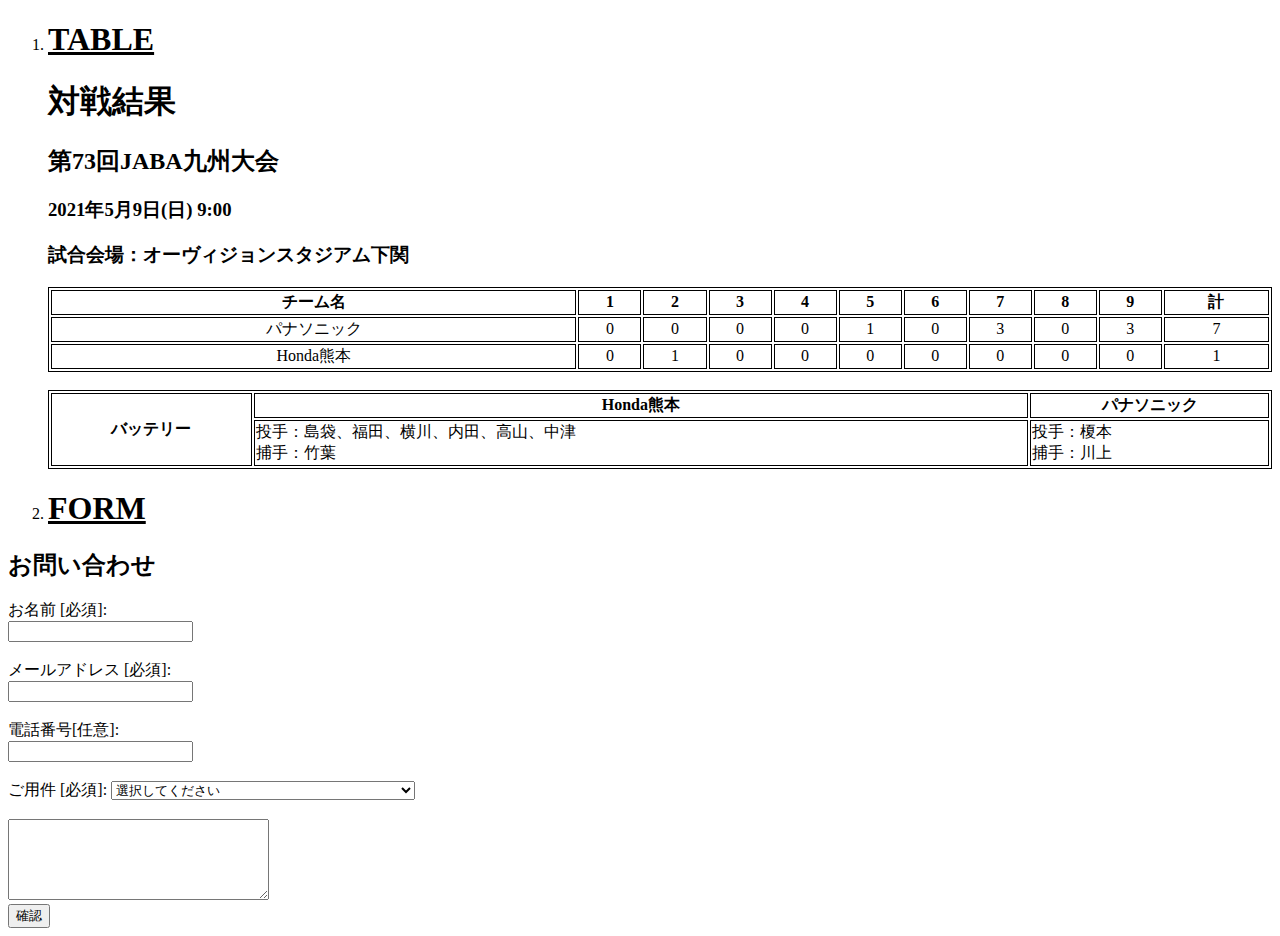
==== table-form/index.html @ d160f230 "Update" ====
<!DOCTYPE html>
<html lang="en">
<head>
    <meta charset="UTF-8">
    <meta name="viewport" content="width=device-width, initial-scale=1.0">
    <title>Document</title>
    <style>
        table, th, td {
		border: solid 1px black;
	}
    </style>
</head>
<body>
    <ol>
        <li>
            <u>
            <h1>TABLE</h1>
            </u>
        </li>
    <h1>対戦結果</h1>
    <h2>第73回JABA九州大会</h2>
    <h3>2021年5月9日(日) 9:00</h3>
    <h3>試合会場：オーヴィジョンスタジアム下関</h3>
    <table style="width:100%">
        <tr>
            <th>チーム名</th>
            <th>1</th>
            <th>2</th>
            <th>3</th>
            <th>4</th>
            <th>5</th>
            <th>6</th>
            <th>7</th>
            <th>8</th>
            <th>9</th>
            <th>計</th>
        </tr>
        <tr align="center">
            <td>パナソニック</td>
            <td>0</td>
            <td>0</td>
            <td>0</td>
            <td>0</td>
            <td>1</td>
            <td>0</td>
            <td>3</td>
            <td>0</td>
            <td>3</td>
            <td>7</td>
        </tr>
        <tr align="center">
            <td>Honda熊本</td>
            <td>0</td>
            <td>1</td>
            <td>0</td>
            <td>0</td>
            <td>0</td>
            <td>0</td>
            <td>0</td>
            <td>0</td>
            <td>0</td>
            <td>1</td>
        </tr>
    </table>
    <br>
    <table style="width:100%">
        <tr>
            <th rowspan="2">バッテリー</th>
            <th colspan="5">Honda熊本</th>
            <th colspan="5">パナソニック</th>
        </tr>
        <tr>
            <td colspan="5">
                投手：島袋、福田、横川、内田、高山、中津<br>捕手：竹葉
            </td>
            <td colspan="5">
                投手：榎本<br>捕手：川上
            </td>
        </tr>
    </table>
        <li>
            <u>
                <h1>FORM</h1>
            </u>
        </li>
    </ol>
    <h2>お問い合わせ</h2>
    <form>
        <label for="お名前">お名前 [必須]:</label><br>
        <input type="text" id="お名前" name="お名前"><br><br>
        <label for="メール">メールアドレス [必須]:</label><br>
        <input type="text" id="メール" name="メール"><br><br>
        <label for="電話番号">電話番号[任意]:</label><br>
        <input type="text" id="電話番号" name="電話番号"><br><br>
        <label for="ご用件">ご用件 [必須]:</label>
        <select id="ご用件" name="ご用件">
            <option value=""disabled selected hidden>選択してください</option>
            <option value="書籍についてのご質問(個人のお客様)">書籍についてのご質問(個人のお客様)</option>
            <option value="書籍についてのご質問(取次・書店様)">書籍についてのご質問(取次・書店様)</option>
            <option value="書籍についてのご質問(メディア関係者様)">書籍についてのご質問(メディア関係者様)</option>
            <option value="アルバイト・パートに関するお問い合わせ">アルバイト・パートに関するお問い合わせ</option>
            <option value="仕事のご依頼・お問い合わせ">仕事のご依頼・お問い合わせ</option>
            <option value="外部スタッフのご希望(フリーの方、制作会社様)">外部スタッフのご希望(フリーの方、制作会社様)</option>
            <option value="その他のお問合せ">その他のお問合せ</option>
        </select>
        <br><br>
        <textarea name="description" id="" cols="30" rows="5"></textarea>
        <br>
        <button type="button">確認</button>
    </form>
</body>
</html>
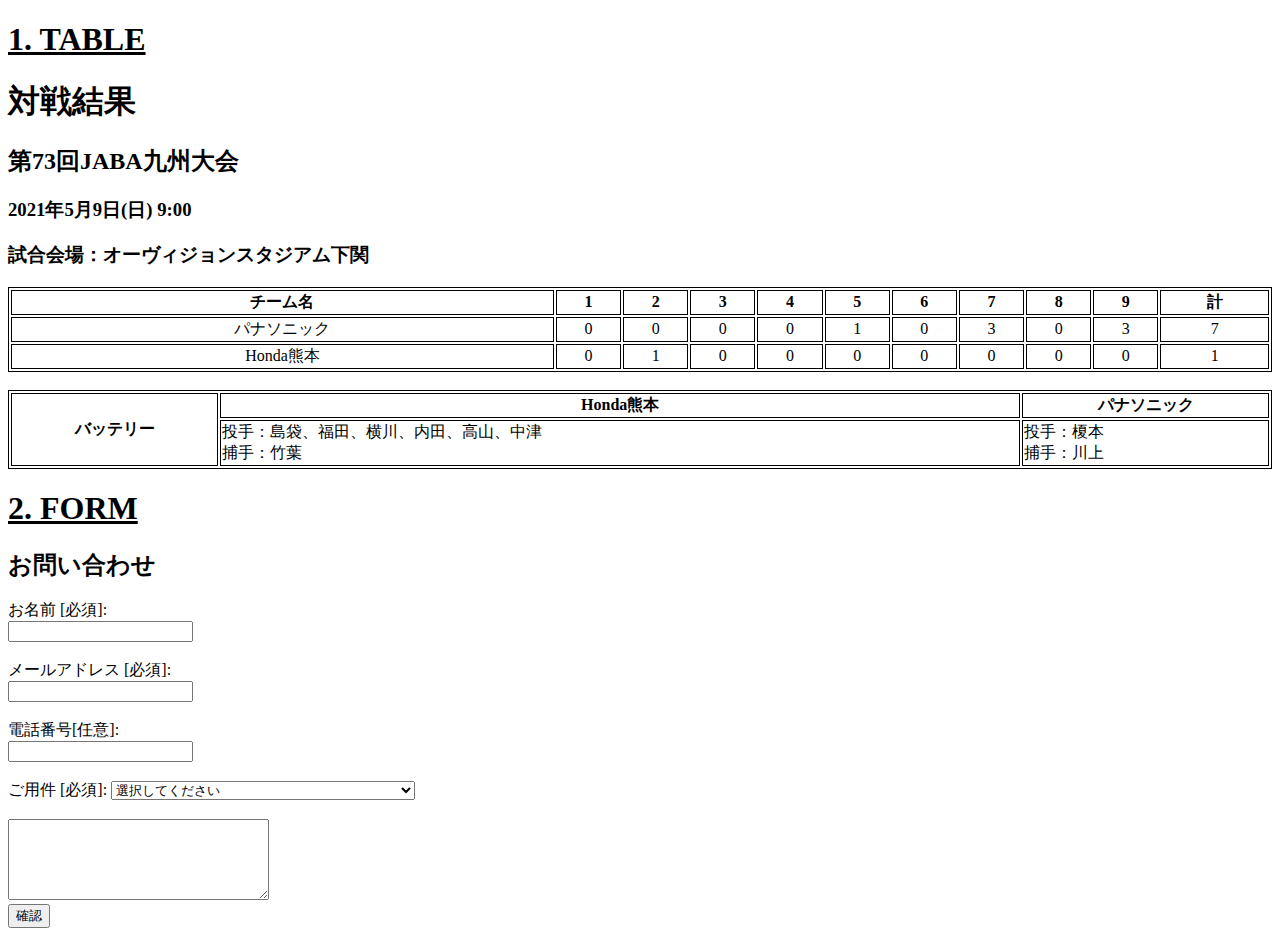
==== commit 0062538e: "update" ====
--- a/table-form/index.html
+++ b/table-form/index.html
@@ -11,10 +11,8 @@
     </style>
 </head>
 <body>
-    <ol>
-        <li>
             <u>
-            <h1>TABLE</h1>
+            <h1>1. TABLE</h1>
             </u>
         </li>
     <h1>対戦結果</h1>
@@ -80,28 +78,26 @@
     </table>
         <li>
             <u>
-                <h1>FORM</h1>
+                <h1>2. FORM</h1>
             </u>
-        </li>
-    </ol>
     <h2>お問い合わせ</h2>
     <form>
-        <label for="お名前">お名前 [必須]:</label><br>
-        <input type="text" id="お名前" name="お名前"><br><br>
-        <label for="メール">メールアドレス [必須]:</label><br>
-        <input type="text" id="メール" name="メール"><br><br>
-        <label for="電話番号">電話番号[任意]:</label><br>
-        <input type="text" id="電話番号" name="電話番号"><br><br>
-        <label for="ご用件">ご用件 [必須]:</label>
-        <select id="ご用件" name="ご用件">
+        <label for="name">お名前 [必須]:</label><br>
+        <input type="text" id="name" name="name"><br><br>
+        <label for="email">メールアドレス [必須]:</label><br>
+        <input type="text" id="email" name="email"><br><br>
+        <label for="phone">電話番号[任意]:</label><br>
+        <input type="text" id="phone" name="phone"><br><br>
+        <label for="business">ご用件 [必須]:</label>
+        <select id="business" name="business">
             <option value=""disabled selected hidden>選択してください</option>
-            <option value="書籍についてのご質問(個人のお客様)">書籍についてのご質問(個人のお客様)</option>
-            <option value="書籍についてのご質問(取次・書店様)">書籍についてのご質問(取次・書店様)</option>
-            <option value="書籍についてのご質問(メディア関係者様)">書籍についてのご質問(メディア関係者様)</option>
-            <option value="アルバイト・パートに関するお問い合わせ">アルバイト・パートに関するお問い合わせ</option>
-            <option value="仕事のご依頼・お問い合わせ">仕事のご依頼・お問い合わせ</option>
-            <option value="外部スタッフのご希望(フリーの方、制作会社様)">外部スタッフのご希望(フリーの方、制作会社様)</option>
-            <option value="その他のお問合せ">その他のお問合せ</option>
+            <option value="book1">書籍についてのご質問(個人のお客様)</option>
+            <option value="book2">書籍についてのご質問(取次・書店様)</option>
+            <option value="book3">書籍についてのご質問(メディア関係者様)</option>
+            <option value="parttime">アルバイト・パートに関するお問い合わせ</option>
+            <option value="job">仕事のご依頼・お問い合わせ</option>
+            <option value="staff">外部スタッフのご希望(フリーの方、制作会社様)</option>
+            <option value="other">その他のお問合せ</option>
         </select>
         <br><br>
         <textarea name="description" id="" cols="30" rows="5"></textarea>
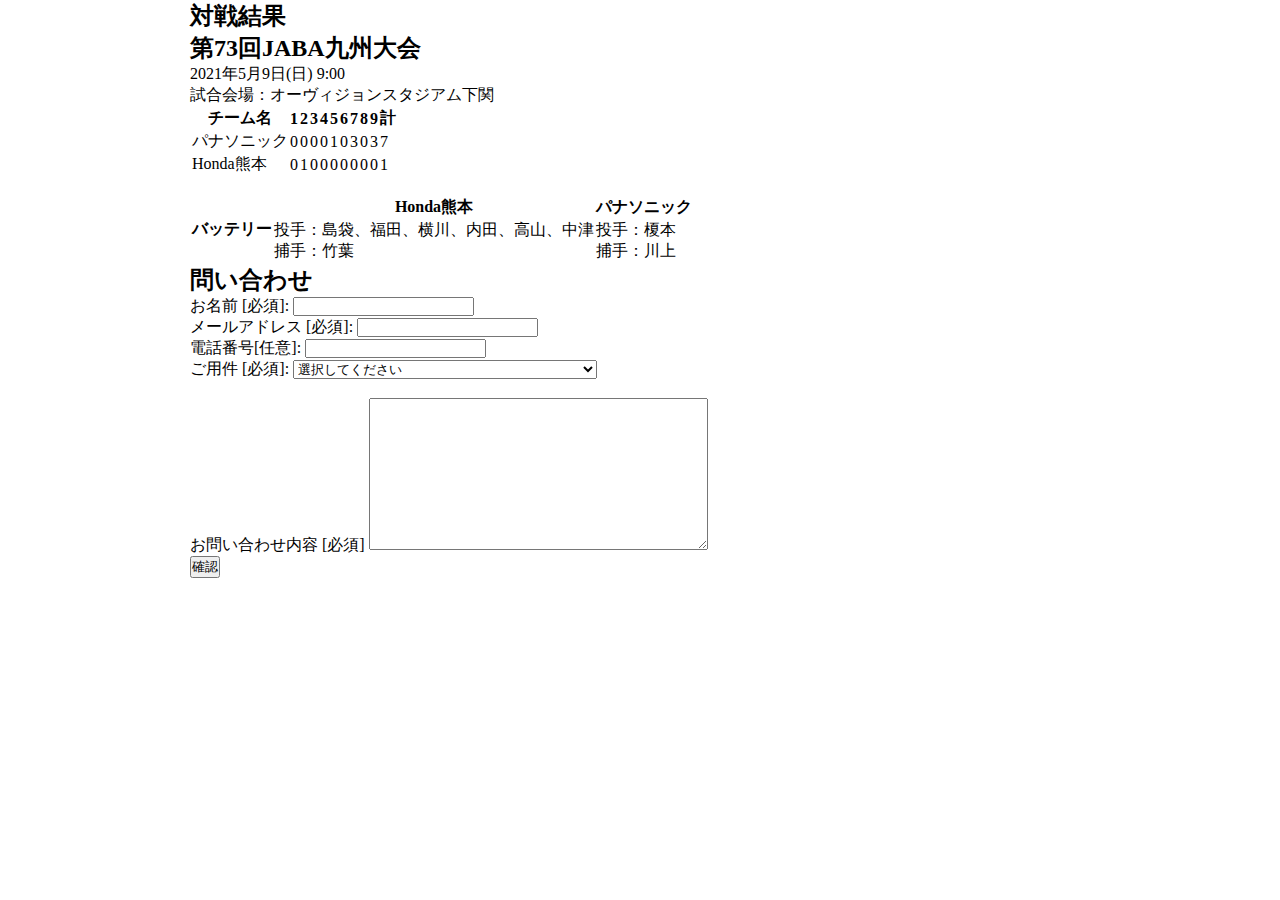
==== commit c8fb49ac: "update" ====
--- a/table-form/index.html
+++ b/table-form/index.html
@@ -4,105 +4,125 @@
     <meta charset="UTF-8">
     <meta name="viewport" content="width=device-width, initial-scale=1.0">
     <title>Document</title>
-    <style>
-        table, th, td {
-		border: solid 1px black;
-	}
-    </style>
+    <link rel="stylesheet" href="/table-form/style.css">
 </head>
-<body>
-            <u>
-            <h1>1. TABLE</h1>
-            </u>
-        </li>
-    <h1>対戦結果</h1>
-    <h2>第73回JABA九州大会</h2>
-    <h3>2021年5月9日(日) 9:00</h3>
-    <h3>試合会場：オーヴィジョンスタジアム下関</h3>
-    <table style="width:100%">
-        <tr>
-            <th>チーム名</th>
-            <th>1</th>
-            <th>2</th>
-            <th>3</th>
-            <th>4</th>
-            <th>5</th>
-            <th>6</th>
-            <th>7</th>
-            <th>8</th>
-            <th>9</th>
-            <th>計</th>
-        </tr>
-        <tr align="center">
-            <td>パナソニック</td>
-            <td>0</td>
-            <td>0</td>
-            <td>0</td>
-            <td>0</td>
-            <td>1</td>
-            <td>0</td>
-            <td>3</td>
-            <td>0</td>
-            <td>3</td>
-            <td>7</td>
-        </tr>
-        <tr align="center">
-            <td>Honda熊本</td>
-            <td>0</td>
-            <td>1</td>
-            <td>0</td>
-            <td>0</td>
-            <td>0</td>
-            <td>0</td>
-            <td>0</td>
-            <td>0</td>
-            <td>0</td>
-            <td>1</td>
-        </tr>
-    </table>
-    <br>
-    <table style="width:100%">
-        <tr>
-            <th rowspan="2">バッテリー</th>
-            <th colspan="5">Honda熊本</th>
-            <th colspan="5">パナソニック</th>
-        </tr>
-        <tr>
-            <td colspan="5">
-                投手：島袋、福田、横川、内田、高山、中津<br>捕手：竹葉
-            </td>
-            <td colspan="5">
-                投手：榎本<br>捕手：川上
-            </td>
-        </tr>
-    </table>
-        <li>
-            <u>
-                <h1>2. FORM</h1>
-            </u>
-    <h2>お問い合わせ</h2>
-    <form>
-        <label for="name">お名前 [必須]:</label><br>
-        <input type="text" id="name" name="name"><br><br>
-        <label for="email">メールアドレス [必須]:</label><br>
-        <input type="text" id="email" name="email"><br><br>
-        <label for="phone">電話番号[任意]:</label><br>
-        <input type="text" id="phone" name="phone"><br><br>
-        <label for="business">ご用件 [必須]:</label>
-        <select id="business" name="business">
-            <option value=""disabled selected hidden>選択してください</option>
-            <option value="book1">書籍についてのご質問(個人のお客様)</option>
-            <option value="book2">書籍についてのご質問(取次・書店様)</option>
-            <option value="book3">書籍についてのご質問(メディア関係者様)</option>
-            <option value="parttime">アルバイト・パートに関するお問い合わせ</option>
-            <option value="job">仕事のご依頼・お問い合わせ</option>
-            <option value="staff">外部スタッフのご希望(フリーの方、制作会社様)</option>
-            <option value="other">その他のお問合せ</option>
-        </select>
-        <br><br>
-        <textarea name="description" id="" cols="30" rows="5"></textarea>
-        <br>
-        <button type="button">確認</button>
-    </form>
+<body id="tb-form">
+    <div class="container">
+        <div class="table">
+            <div>
+                <h2>対戦結果</h2>
+                <h2>第73回JABA九州大会</h2>
+                <p>
+                    2021年5月9日(日) 9:00
+                    <br>
+                    試合会場：オーヴィジョンスタジアム下関
+                </p>
+            </div>
+            <div class="first-table">
+                <table>
+                    <tbody>
+                        <tr>
+                            <th>チーム名</th>
+                            <th>1</th>
+                            <th>2</th>
+                            <th>3</th>
+                            <th>4</th>
+                            <th>5</th>
+                            <th>6</th>
+                            <th>7</th>
+                            <th>8</th>
+                            <th>9</th>
+                            <th>計</th>
+                        </tr>
+                        <tr>
+                            <td>パナソニック</td>
+                            <td>0</td>
+                            <td>0</td>
+                            <td>0</td>
+                            <td>0</td>
+                            <td>1</td>
+                            <td>0</td>
+                            <td>3</td>
+                            <td>0</td>
+                            <td>3</td>
+                            <td>7</td>
+                        </tr>
+                        <tr>
+                            <td>Honda熊本</td>
+                            <td>0</td>
+                            <td>1</td>
+                            <td>0</td>
+                            <td>0</td>
+                            <td>0</td>
+                            <td>0</td>
+                            <td>0</td>
+                            <td>0</td>
+                            <td>0</td>
+                            <td>1</td>
+                        </tr>
+                    </tbody>
+                </table>
+                <br>
+            </div>
+            <div class="sec-table">
+                <table>
+                    <tbody>
+                        <tr>
+                            <th rowspan="2">バッテリー</th>
+                            <th colspan="5">Honda熊本</th>
+                            <th colspan="5">パナソニック</th>
+                        </tr>
+                        <tr>
+                            <td colspan="5">
+                                投手：島袋、福田、横川、内田、高山、中津<br>捕手：竹葉
+                            </td>
+                            <td colspan="5">
+                                投手：榎本<br>捕手：川上
+                            </td>
+                        </tr>
+                    </tbody>
+                </table>
+            </div>
+        </div>
+    <div class="form">
+        <h2>問い合わせ</h2>
+        <form>
+            <div>
+                <label for="name">お名前 [必須]:</label>
+                <input type="text" id="name" name="name">
+                <br>
+            </div>
+            <div>
+                <label for="email">メールアドレス [必須]:</label>
+                <input type="text" id="email" name="email">
+                <br>
+            </div>
+            <div>
+                <label for="phone">電話番号[任意]:</label>
+                <input type="text" id="phone" name="phone">
+                <br>
+            </div>
+            <div>
+                <label for="business">ご用件 [必須]:</label>
+                <select id="business" name="business">
+                    <option value=""disabled selected hidden>選択してください</option>
+                    <option value="book1">書籍についてのご質問(個人のお客様)</option>
+                    <option value="book2">書籍についてのご質問(取次・書店様)</option>
+                    <option value="book3">書籍についてのご質問(メディア関係者様)</option>
+                    <option value="parttime">アルバイト・パートに関するお問い合わせ</option>
+                    <option value="job">仕事のご依頼・お問い合わせ</option>
+                    <option value="staff">外部スタッフのご希望(フリーの方、制作会社様)</option>
+                    <option value="other">その他のお問合せ</option>
+                </select>
+            </div>
+            <div>
+                <br>
+                <label for="isi">お問い合わせ内容 [必須]</label>
+                <textarea name="isi" cols="40" rows="10"></textarea>
+            </div>
+            <button type="submit">確認</button>
+        </form>
+    </div>
+    </div>
 </body>
 </html>--- a/table-form/style.css
+++ b/table-form/style.css
@@ -0,0 +1,43 @@
+@import url('https://fonts.googleapis.com/css2?family=Merriweather:ital,wght@1,300&family=Oswald:wght@200&family=Raleway:wght@300;700&display=swap');
+
+* {
+    margin: 0;
+    padding: 0;
+    box-sizing: border-box;
+}
+
+table {
+    display: table;
+    text-indent: initial;
+    border-spacing: 2px;
+}
+
+.tap-text {
+    position: relative;
+    display: flex;
+    align-items: center;
+    justify-content: center;
+}
+
+.container {
+    width: 100%;
+    max-width: 900px;
+    margin: auto;
+}
+
+.tab {
+    border-bottom: solid 5px aqua;
+    padding-bottom: 30px;
+    margin-bottom: 30px;
+}
+
+.tab table {
+    width: 100%;
+    border: solid 1px #000000;
+    border-collapse: collapse;
+}
+
+#tb-form {
+    background-image: linear-gradient(68deg, rgb(255, 217, 0)  rgb(255, 60, 0);
+    
+}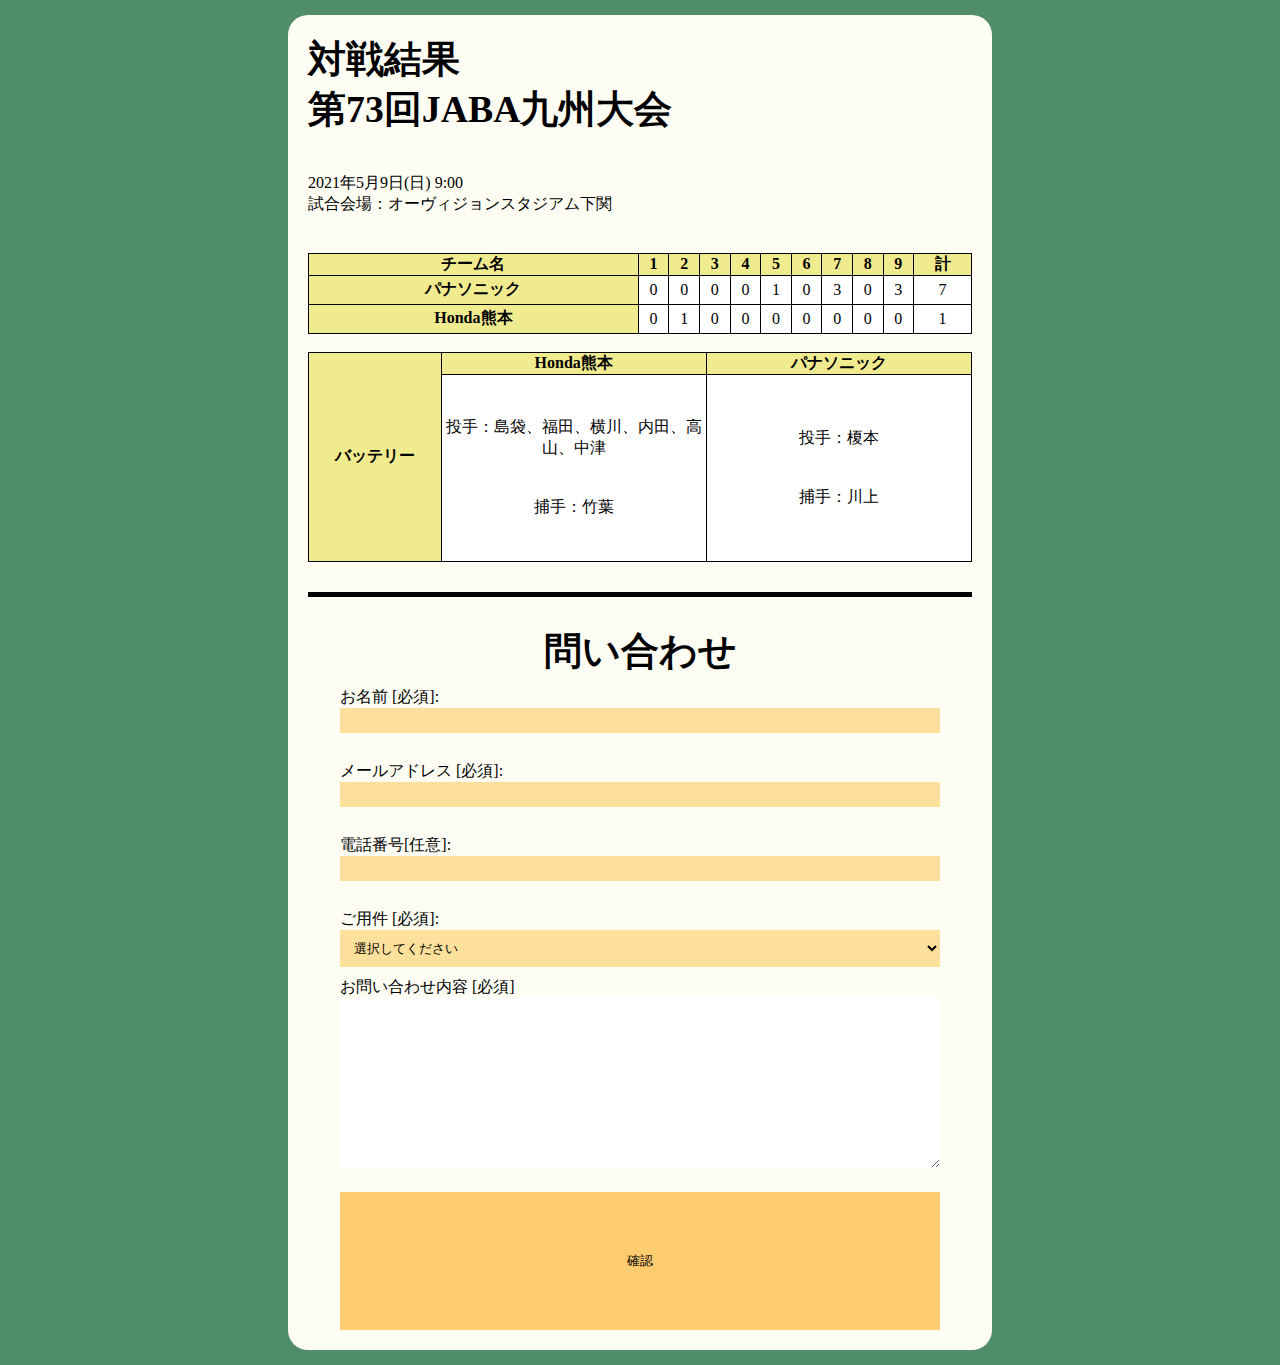
==== commit 7639212e: "update" ====
--- a/table-form/index.html
+++ b/table-form/index.html
@@ -3,12 +3,13 @@
 <head>
     <meta charset="UTF-8">
     <meta name="viewport" content="width=device-width, initial-scale=1.0">
-    <title>Document</title>
+    <title>Table and Form</title>
     <link rel="stylesheet" href="/table-form/style.css">
 </head>
-<body id="tb-form">
+
+<body id="table-form">
     <div class="container">
-        <div class="table">
+        <div class="tables">
             <div>
                 <h2>対戦結果</h2>
                 <h2>第73回JABA九州大会</h2>
@@ -22,107 +23,111 @@
                 <table>
                     <tbody>
                         <tr>
-                            <th>チーム名</th>
-                            <th>1</th>
-                            <th>2</th>
-                            <th>3</th>
-                            <th>4</th>
-                            <th>5</th>
-                            <th>6</th>
-                            <th>7</th>
-                            <th>8</th>
-                            <th>9</th>
-                            <th>計</th>
+                            <div>
+                                <th>チーム名</th>
+                                <th>1</th>
+                                <th>2</th>
+                                <th>3</th>
+                                <th>4</th>
+                                <th>5</th>
+                                <th>6</th>
+                                <th>7</th>
+                                <th>8</th>
+                                <th>9</th>
+                                <th>計</th>
+                            </div>
                         </tr>
                         <tr>
-                            <td>パナソニック</td>
-                            <td>0</td>
-                            <td>0</td>
-                            <td>0</td>
-                            <td>0</td>
-                            <td>1</td>
-                            <td>0</td>
-                            <td>3</td>
-                            <td>0</td>
-                            <td>3</td>
-                            <td>7</td>
+                            <div>
+                                <th>パナソニック</th>
+                                <td>0</td>
+                                <td>0</td>
+                                <td>0</td>
+                                <td>0</td>
+                                <td>1</td>
+                                <td>0</td>
+                                <td>3</td>
+                                <td>0</td>
+                                <td>3</td>
+                                <td>7</td>
+                            </div>
                         </tr>
                         <tr>
-                            <td>Honda熊本</td>
-                            <td>0</td>
-                            <td>1</td>
-                            <td>0</td>
-                            <td>0</td>
-                            <td>0</td>
-                            <td>0</td>
-                            <td>0</td>
-                            <td>0</td>
-                            <td>0</td>
-                            <td>1</td>
+                            <div>
+                                <th>Honda熊本</th>
+                                <td>0</td>
+                                <td>1</td>
+                                <td>0</td>
+                                <td>0</td>
+                                <td>0</td>
+                                <td>0</td>
+                                <td>0</td>
+                                <td>0</td>
+                                <td>0</td>
+                                <td>1</td>
+                            </div>
                         </tr>
                     </tbody>
                 </table>
-                <br>
             </div>
-            <div class="sec-table">
+            <br>
+            <div class="second-table">
                 <table>
                     <tbody>
                         <tr>
                             <th rowspan="2">バッテリー</th>
-                            <th colspan="5">Honda熊本</th>
-                            <th colspan="5">パナソニック</th>
+                            <th colspan="5" style="width: 40%;">Honda熊本</th>
+                            <th colspan="5" style="width: 40%;">パナソニック</th>
                         </tr>
                         <tr>
                             <td colspan="5">
-                                投手：島袋、福田、横川、内田、高山、中津<br>捕手：竹葉
+                                <p>投手：島袋、福田、横川、内田、高山、中津</p>
+                                <p>捕手：竹葉</p>
                             </td>
                             <td colspan="5">
-                                投手：榎本<br>捕手：川上
+                                <p>投手：榎本</p>
+                                <p>捕手：川上</p>
                             </td>
                         </tr>
                     </tbody>
                 </table>
             </div>
         </div>
-    <div class="form">
-        <h2>問い合わせ</h2>
-        <form>
-            <div>
-                <label for="name">お名前 [必須]:</label>
-                <input type="text" id="name" name="name">
-                <br>
-            </div>
-            <div>
-                <label for="email">メールアドレス [必須]:</label>
-                <input type="text" id="email" name="email">
-                <br>
-            </div>
-            <div>
-                <label for="phone">電話番号[任意]:</label>
-                <input type="text" id="phone" name="phone">
-                <br>
-            </div>
-            <div>
-                <label for="business">ご用件 [必須]:</label>
-                <select id="business" name="business">
-                    <option value=""disabled selected hidden>選択してください</option>
-                    <option value="book1">書籍についてのご質問(個人のお客様)</option>
-                    <option value="book2">書籍についてのご質問(取次・書店様)</option>
-                    <option value="book3">書籍についてのご質問(メディア関係者様)</option>
-                    <option value="parttime">アルバイト・パートに関するお問い合わせ</option>
-                    <option value="job">仕事のご依頼・お問い合わせ</option>
-                    <option value="staff">外部スタッフのご希望(フリーの方、制作会社様)</option>
-                    <option value="other">その他のお問合せ</option>
-                </select>
-            </div>
-            <div>
-                <br>
-                <label for="isi">お問い合わせ内容 [必須]</label>
-                <textarea name="isi" cols="40" rows="10"></textarea>
-            </div>
-            <button type="submit">確認</button>
-        </form>
-    </div>
+        <div class="form">
+            <h2>問い合わせ</h2>
+            <form>
+                <div>
+                    <label for="name">お名前 [必須]:</label>
+                    <input type="text" id="name" name="name"><br>
+                </div>
+                <div>
+                    <label for="email">メールアドレス [必須]:</label>
+                    <input type="text" id="email" name="email"><br>
+                </div>
+                <div>
+                    <label for="phone">電話番号[任意]:</label>
+                    <input type="text" id="phone" name="phone"><br>
+                </div>
+                <div>
+                    <label for="business">ご用件 [必須]:</label>
+                    <select id="business" name="business">
+                        <option value=""disabled selected hidden>選択してください</option>
+                        <option value="book1">書籍についてのご質問(個人のお客様)</option>
+                        <option value="book2">書籍についてのご質問(取次・書店様)</option>
+                        <option value="book3">書籍についてのご質問(メディア関係者様)</option>
+                        <option value="parttime">アルバイト・パートに関するお問い合わせ</option>
+                        <option value="job">仕事のご依頼・お問い合わせ</option>
+                        <option value="staff">外部スタッフのご希望(フリーの方、制作会社様)</option>
+                        <option value="other">その他のお問合せ</option>
+                    </select>
+                </div>
+                <div>
+                    <label for="isi">お問い合わせ内容 [必須]</label>
+                    <textarea name="isi" cols="40" rows="10"></textarea><br>
+                </div>
+                <button type="submit">確認</button>
+            </form>
+        </div>
     </div>
 </body>
 </html>--- a/table-form/style.css
+++ b/table-form/style.css
@@ -6,38 +6,197 @@
     box-sizing: border-box;
 }
 
+body {
+    font-family: 'Times New Roman', Times, serif;
+    color: rgb(0, 0, 0);
+}
+
+#table-form {
+    background-color: #508D69;
+    padding: 15px 0;
+}
+
+.container {
+    background-color: #fdfdf4;
+    border-radius: 20px;
+    margin: 0 auto;
+    padding: 20px;
+    width: 100%;
+    max-width: 55%;
+    padding-bottom: 50px;
+    padding: 20px;
+}
+
+.table, th, td {
+    border: solid 1px black;
+}
+
+.tables {
+    width: 100%;
+    max-width: 900px;
+    margin: auto;
+    border-bottom: solid 5px #000000;
+    padding-bottom: 30px;
+    margin-bottom: 30px;
+}
+
+h2 {
+    display: block;
+    font-size: 1cm;
+    margin-block-start: 0,83cm;
+    margin-block-end: 0,83cm;
+    margin-inline-start: 0px;
+    margin-inline-end: 0px;
+    font-weight: bold;
+}
+
+p {
+    display: block;
+    margin-block-start: 1cm;
+    margin-block-end: 1cm;
+    margin-inline-start: 0px;
+    margin-inline-end: 0px;
+    font-size: 16px;
+}
+
+.tables table {
+    width: 100%;
+    border: solid 1px #19334a;
+    border-collapse: collapse;
+}
+
+.first-table table th {
+    background-color: #F1EB90;
+}
+
 table {
     display: table;
+    border-collapse: separate;
+    box-sizing: border-box;
     text-indent: initial;
     border-spacing: 2px;
 }
 
-.tap-text {
-    position: relative;
-    display: flex;
-    align-items: center;
-    justify-content: center;
-}
-
-.container {
-    width: 100%;
-    max-width: 900px;
-    margin: auto;
-}
-
-.tab {
-    border-bottom: solid 5px aqua;
-    padding-bottom: 30px;
-    margin-bottom: 30px;
-}
-
-.tab table {
-    width: 100%;
-    border: solid 1px #000000;
-    border-collapse: collapse;
-}
-
-#tb-form {
-    background-image: linear-gradient(68deg, rgb(255, 217, 0)  rgb(255, 60, 0);
+table td {
+    padding: 5px 0;
+    text-align: center;
+}
+
+.tables table th .tables table td {
+    padding: 5px 0;
+    text-align: center;
+}
+
+.first-table table th {
+    background-color: #F1EB90;
+}
+
+.first-table table td {
+    background-color: #ffffff;
+}
+
+.second-table table th {
+    background-color: #F1EB90;
+}
+
+.second-table table td {
+    background-color: #ffffff;
+}
+
+tbody {
+    display: table-row-group;
+    vertical-align: middle;
+    border-color: inherit;
+}
+
+tr {
+    display: table-row;
+    vertical-align: inherit;
+    border-color: inherit;
+}
+
+th {
+    display: table-cell;
+    vertical-align: inherit;
+    font-weight: bold;
+    text-align: center;
+}
+
+td {
+    display: table-cell;
+    vertical-align: inherit;
+}
+
+.form h2 {
+    text-align: center;
+}
+
+form {
+    max-width: 600px;
+    margin: 0 auto;
+    margin-top: 0cm;
+    display: block;
+}
+
+.form label {
+    width: 100%;
+    display: block;
+    margin-top: 10px;
+}
+
+label {
+    cursor: default;
+}
+
+.form input, .form select {
+    width: 100%;
+    display: block;
+    background-color: #FCE09B;
+    border: none;
+    padding: 10px;
+}
+
+select {
+    cursor: pointer;
+}
+
+input[type="text" i] {
+    padding-block: 5px;
+    padding-inline: 2px;
+}
+
+.form textarea {
+    width: 100%;
+    background-color: #ffffff;
+    border: none;
+    padding: 10px;
+}
+
+.form button {
+    width: 100%;
+    background-color: #FFCC70;
+    padding: 10%;
+    border: none;
+    cursor: pointer;
+    margin-top: 20px;
+}
+
+.form button:hover {
+    background-color: #86A789;
+}
+
+@media only screen and (max-width: 900px) {
+    .container {
+        padding: 0 10px 15px;
+    }
+}
+
+@media only screen and (max-width: 768px) {
     
+}
+
+@media only screen and (max-width: 425px) {
+    .familia-list li{
+        width: 100%;
+    }
 }